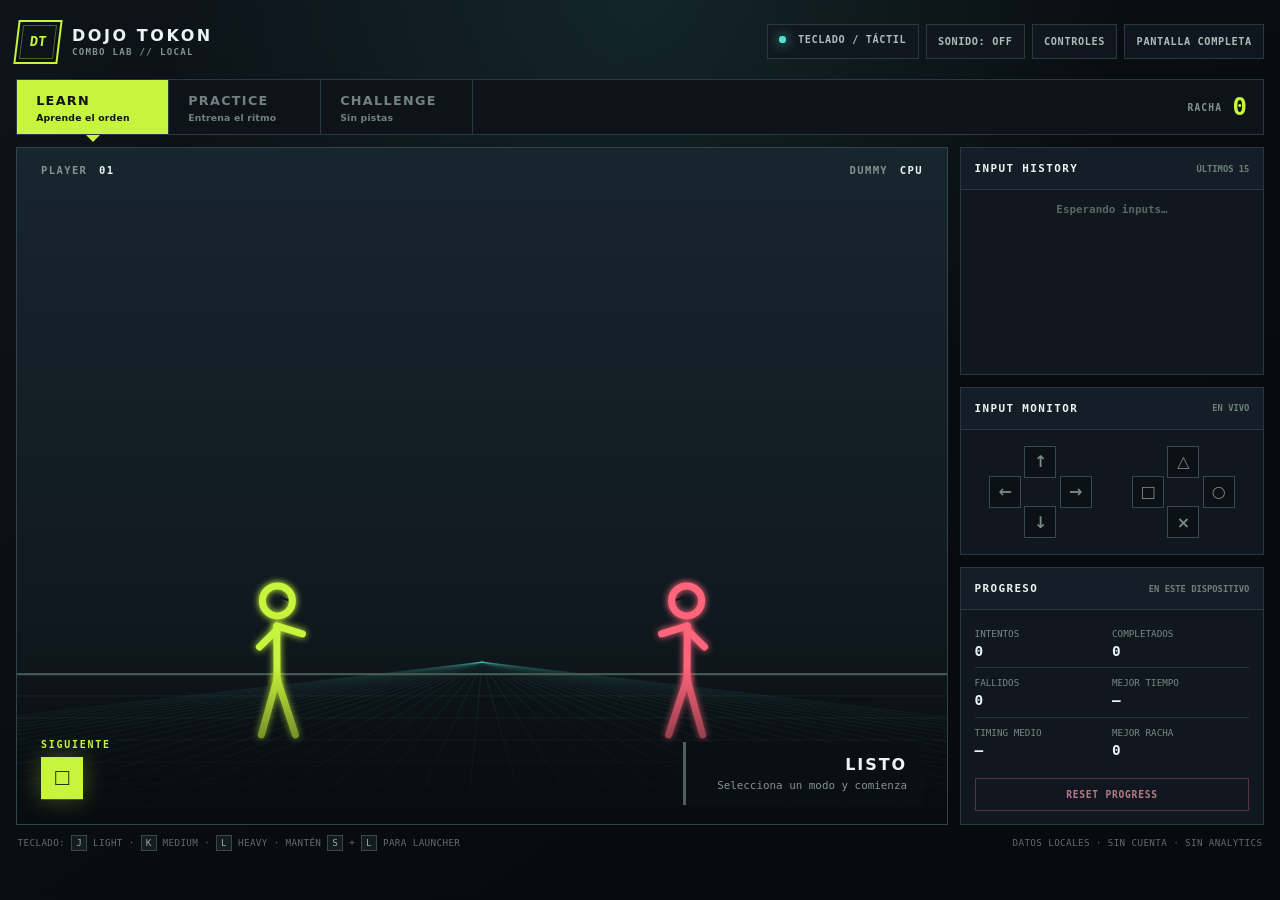
==== index.html @ 80a8f764 "Publish Dojo Tokon MVP" ====
<!doctype html>
<html lang="es">
<head>
  <meta charset="UTF-8">
  <meta name="viewport" content="width=device-width, initial-scale=1, viewport-fit=cover, user-scalable=no">
  <meta name="theme-color" content="#10151c">
  <meta name="description" content="Entrenador local de combos para juegos de lucha.">
  <meta name="apple-mobile-web-app-capable" content="yes">
  <meta name="apple-mobile-web-app-status-bar-style" content="black-translucent">
  <meta name="apple-mobile-web-app-title" content="Dojo Tokon">
  <title>Dojo Tokon</title>
  <link rel="manifest" href="manifest.webmanifest">
  <link rel="icon" href="assets/icons/icon.svg" type="image/svg+xml">
  <link rel="apple-touch-icon" href="assets/icons/icon-192.png">
  <link rel="stylesheet" href="css/styles.css">
</head>
<body>
  <div class="orientation-hint" role="status">Gira el dispositivo para entrenar más cómodamente.</div>

  <main class="app-shell">
    <header class="topbar">
      <a class="brand" href="#" aria-label="Dojo Tokon, inicio">
        <span class="brand-mark" aria-hidden="true">DT</span>
        <span><strong>DOJO TOKON</strong><small>COMBO LAB // LOCAL</small></span>
      </a>
      <div class="top-actions">
        <span id="input-source" class="status-chip"><i></i> TECLADO / TÁCTIL</span>
        <button id="sound-toggle" class="utility-button" type="button" aria-pressed="false">SONIDO: OFF</button>
        <button id="touch-toggle" class="utility-button desktop-only" type="button" aria-pressed="false">CONTROLES</button>
        <button id="fullscreen-button" class="utility-button" type="button">PANTALLA COMPLETA</button>
      </div>
    </header>

    <section class="mode-strip" aria-label="Modo de entrenamiento">
      <div class="mode-tabs" role="tablist">
        <button class="mode-tab active" data-mode="learn" role="tab" aria-selected="true">LEARN<small>Aprende el orden</small></button>
        <button class="mode-tab" data-mode="practice" role="tab" aria-selected="false">PRACTICE<small>Entrena el ritmo</small></button>
        <button class="mode-tab" data-mode="challenge" role="tab" aria-selected="false">CHALLENGE<small>Sin pistas</small></button>
      </div>
      <div class="streak-badge"><span>RACHA</span><strong id="streak-value">0</strong></div>
    </section>

    <div class="training-grid">
      <section class="arena-panel">
        <div class="arena-labels" aria-hidden="true">
          <span>PLAYER <b>01</b></span>
          <span>DUMMY <b>CPU</b></span>
        </div>
        <canvas id="fight-canvas" aria-label="Área de combate: jugador y dummy" role="img"></canvas>
        <div class="arena-hud">
          <div class="combo-goal">
            <span id="goal-label">SIGUIENTE</span>
            <div id="combo-sequence" class="sequence" aria-live="polite"></div>
          </div>
          <div id="feedback" class="feedback" aria-live="assertive">
            <strong>LISTO</strong><small>Selecciona un modo y comienza</small>
          </div>
        </div>
      </section>

      <aside class="side-panel">
        <section class="panel-card history-card">
          <button id="history-toggle" class="panel-heading collapsible" type="button" aria-expanded="true">
            <span>INPUT HISTORY</span><small>ÚLTIMOS 15</small>
          </button>
          <ol id="input-history" class="input-history">
            <li class="empty-history">Esperando inputs…</li>
          </ol>
        </section>

        <section class="panel-card visualizer-card" aria-label="Visualizador de controles">
          <div class="panel-heading"><span>INPUT MONITOR</span><small>EN VIVO</small></div>
          <div class="mini-controller">
            <div class="mini-dpad" aria-label="D-pad">
              <span data-visual="UP" class="up">↑</span>
              <span data-visual="LEFT" class="left">←</span>
              <span data-visual="DOWN" class="down">↓</span>
              <span data-visual="RIGHT" class="right">→</span>
            </div>
            <div class="mini-face" aria-label="Botones de ataque">
              <span data-visual="M" class="triangle">△</span>
              <span data-visual="L" class="square">□</span>
              <span data-visual="H" class="circle">○</span>
              <span data-visual="ASSIST" class="cross">×</span>
            </div>
          </div>
        </section>

        <section class="panel-card session-card">
          <div class="panel-heading"><span>PROGRESO</span><small>EN ESTE DISPOSITIVO</small></div>
          <dl class="stats-grid">
            <div><dt>Intentos</dt><dd id="stat-attempts">0</dd></div>
            <div><dt>Completados</dt><dd id="stat-success">0</dd></div>
            <div><dt>Fallidos</dt><dd id="stat-failed">0</dd></div>
            <div><dt>Mejor tiempo</dt><dd id="stat-best-time">—</dd></div>
            <div><dt>Timing medio</dt><dd id="stat-average">—</dd></div>
            <div><dt>Mejor racha</dt><dd id="stat-best-streak">0</dd></div>
          </dl>
          <button id="reset-progress" class="reset-button" type="button">RESET PROGRESS</button>
        </section>
      </aside>
    </div>

    <section id="touch-controls" class="touch-controls" aria-label="Controles táctiles">
      <div class="touch-zone dpad-zone">
        <span class="zone-label">MOVEMENT</span>
        <button class="control-button dpad-button up" data-input="UP" aria-label="Arriba">↑</button>
        <button class="control-button dpad-button left" data-input="LEFT" aria-label="Izquierda">←</button>
        <button class="control-button dpad-button down" data-input="DOWN" aria-label="Abajo">↓</button>
        <button class="control-button dpad-button right" data-input="RIGHT" aria-label="Derecha">→</button>
        <span class="dpad-center" aria-hidden="true"></span>
      </div>
      <div class="touch-divider" aria-hidden="true"></div>
      <div class="touch-zone face-zone">
        <span class="zone-label">ATTACK</span>
        <button class="control-button face-button triangle" data-input="M" aria-label="Medium, triángulo">△</button>
        <button class="control-button face-button square" data-input="L" aria-label="Light, cuadrado">□</button>
        <button class="control-button face-button circle" data-input="H" aria-label="Heavy, círculo">○</button>
        <button class="control-button face-button cross" data-input="ASSIST" aria-label="Assist, equis">×</button>
      </div>
    </section>

    <footer class="footer-note">
      <span>TECLADO: <kbd>J</kbd> LIGHT · <kbd>K</kbd> MEDIUM · <kbd>L</kbd> HEAVY · MANTÉN <kbd>S</kbd> + <kbd>L</kbd> PARA LAUNCHER</span>
      <span>DATOS LOCALES · SIN CUENTA · SIN ANALYTICS</span>
    </footer>
  </main>

  <script type="module" src="js/app.js"></script>
</body>
</html>
---- css/styles.css ----
:root {
  --ink: #eaf4f2;
  --muted: #82938f;
  --panel: #111820;
  --panel-2: #18222b;
  --line: #2a3940;
  --lime: #c7f43c;
  --cyan: #56e0ce;
  --red: #ff526c;
  --yellow: #ffc857;
  --violet: #aa8cff;
  --safe-top: env(safe-area-inset-top, 0px);
  --safe-right: env(safe-area-inset-right, 0px);
  --safe-bottom: env(safe-area-inset-bottom, 0px);
  --safe-left: env(safe-area-inset-left, 0px);
  color-scheme: dark;
  font-family: Inter, ui-sans-serif, system-ui, -apple-system, BlinkMacSystemFont, "Segoe UI", sans-serif;
}

* { box-sizing: border-box; }

html, body { margin: 0; min-height: 100%; background: #080c10; }

body {
  color: var(--ink);
  min-height: 100dvh;
  overscroll-behavior: none;
  background:
    radial-gradient(circle at 50% 0%, rgba(86, 224, 206, .1), transparent 30rem),
    linear-gradient(145deg, #0d141a, #070a0e 70%);
}

button, a { -webkit-tap-highlight-color: transparent; }
button { font: inherit; color: inherit; }

.orientation-hint {
  display: none;
  position: fixed;
  inset: max(.5rem, var(--safe-top)) .75rem auto;
  z-index: 100;
  padding: .65rem 1rem;
  text-align: center;
  background: rgba(199, 244, 60, .95);
  color: #10150e;
  font-size: .74rem;
  font-weight: 900;
  letter-spacing: .08em;
  border-radius: .25rem;
  box-shadow: 0 .4rem 1.5rem #0008;
}

.app-shell {
  width: min(1500px, 100%);
  min-height: 100dvh;
  margin: auto;
  padding: max(1rem, var(--safe-top)) max(1rem, var(--safe-right)) max(1rem, var(--safe-bottom)) max(1rem, var(--safe-left));
}

.topbar, .mode-strip, .panel-heading, .footer-note {
  display: flex;
  align-items: center;
  justify-content: space-between;
}

.topbar { min-height: 3.2rem; gap: 1rem; margin-bottom: .75rem; }
.brand { display: flex; align-items: center; gap: .75rem; color: inherit; text-decoration: none; }
.brand-mark {
  display: grid;
  place-items: center;
  width: 2.75rem;
  aspect-ratio: 1;
  border: 2px solid var(--lime);
  color: var(--lime);
  font: 900 .86rem/1 monospace;
  transform: skew(-7deg);
  box-shadow: inset 0 0 0 3px #0c1117, inset 0 0 0 4px #526320;
}
.brand strong { display: block; font-size: 1rem; letter-spacing: .16em; }
.brand small { display: block; margin-top: .14rem; color: var(--muted); font: 700 .57rem/1 monospace; letter-spacing: .14em; }
.top-actions { display: flex; align-items: center; gap: .45rem; flex-wrap: wrap; justify-content: flex-end; }
.status-chip, .utility-button {
  border: 1px solid var(--line);
  background: rgba(17, 24, 32, .9);
  color: #adbbb8;
  min-height: 2.2rem;
  padding: .55rem .7rem;
  font: 800 .64rem/1 monospace;
  letter-spacing: .06em;
}
.status-chip i { display: inline-block; width: .42rem; height: .42rem; border-radius: 50%; background: var(--cyan); box-shadow: 0 0 .7rem var(--cyan); margin-right: .35rem; }
.status-chip.gamepad { color: var(--lime); border-color: #607425; }
.utility-button { cursor: pointer; }
.utility-button:hover, .utility-button[aria-pressed="true"] { color: var(--lime); border-color: var(--lime); }

.mode-strip { gap: 1rem; margin-bottom: .75rem; border: 1px solid var(--line); background: #0d1319; }
.mode-tabs { display: flex; min-width: 0; }
.mode-tab {
  position: relative;
  min-width: 9.5rem;
  padding: .8rem 1.2rem .72rem;
  border: 0;
  border-right: 1px solid var(--line);
  background: transparent;
  color: #71827f;
  text-align: left;
  font-size: .8rem;
  font-weight: 900;
  letter-spacing: .1em;
  cursor: pointer;
}
.mode-tab small { display: block; font-size: .58rem; font-weight: 600; letter-spacing: .02em; margin-top: .24rem; }
.mode-tab.active { color: #10150e; background: var(--lime); }
.mode-tab.active::after { content: ""; position: absolute; left: 50%; bottom: -.45rem; translate: -50%; border: .45rem solid transparent; border-top-color: var(--lime); border-bottom: 0; }
.streak-badge { display: flex; align-items: center; gap: .65rem; padding-right: 1rem; }
.streak-badge span { color: var(--muted); font: 800 .6rem monospace; letter-spacing: .12em; }
.streak-badge strong { color: var(--lime); font: 900 1.5rem/1 monospace; }

.training-grid { display: grid; grid-template-columns: minmax(0, 1fr) 19rem; gap: .75rem; }
.arena-panel { position: relative; min-width: 0; min-height: 34rem; overflow: hidden; border: 1px solid #33434a; background: #111920; }
.arena-panel::before {
  content: "";
  position: absolute;
  inset: 0;
  pointer-events: none;
  background: repeating-linear-gradient(90deg, transparent 0, transparent calc(10% - 1px), rgba(199, 244, 60, .035) 10%);
}
#fight-canvas { display: block; width: 100%; height: 100%; position: absolute; inset: 0; }
.arena-labels { position: absolute; z-index: 2; inset: 1rem 1.5rem auto; display: flex; justify-content: space-between; color: var(--muted); font: 800 .66rem monospace; letter-spacing: .13em; }
.arena-labels b { color: var(--ink); margin-left: .25rem; }
.arena-hud { position: absolute; z-index: 3; inset: auto 0 0; display: grid; grid-template-columns: 1fr auto; align-items: end; gap: 1rem; padding: 4.5rem 1.5rem 1.2rem; background: linear-gradient(transparent, rgba(8, 12, 16, .95)); pointer-events: none; }
.combo-goal > span { display: block; margin-bottom: .45rem; color: var(--lime); font: 900 .62rem monospace; letter-spacing: .18em; }
.sequence { display: flex; align-items: center; flex-wrap: wrap; gap: .5rem; min-height: 3rem; }
.sequence-step { display: inline-flex; align-items: center; gap: .3rem; color: #778783; transition: .18s ease; }
.sequence-step .glyph { display: grid; place-items: center; min-width: 2.65rem; height: 2.65rem; border: 1px solid #48565a; background: #11181fdd; font: 800 1.45rem/1 sans-serif; }
.sequence-step .arrow { color: #53615f; font: 800 1rem monospace; margin-left: .1rem; }
.sequence-step.complete { color: var(--cyan); }
.sequence-step.complete .glyph { border-color: var(--cyan); background: rgba(86, 224, 206, .12); }
.sequence-step.current { color: #11180b; }
.sequence-step.current .glyph { color: #11180b; border-color: var(--lime); background: var(--lime); box-shadow: 0 0 1.5rem rgba(199,244,60,.3); transform: translateY(-.18rem); }
.sequence-step.hidden-step { display: none; }
.challenge-title { color: var(--ink); font-size: clamp(1.2rem, 4vw, 2rem); font-weight: 900; letter-spacing: .06em; }
.feedback { min-width: 15rem; padding: .8rem 1rem; border-left: 3px solid #51605d; background: #0b1015dd; text-align: right; }
.feedback strong { display: block; font-size: 1rem; letter-spacing: .12em; }
.feedback small { display: block; color: var(--muted); margin-top: .28rem; font: .68rem/1.25 monospace; }
.feedback.perfect { border-color: var(--lime); color: var(--lime); }
.feedback.good { border-color: var(--cyan); color: var(--cyan); }
.feedback.early, .feedback.late { border-color: var(--yellow); color: var(--yellow); }
.feedback.drop, .feedback.miss { border-color: var(--red); color: var(--red); animation: shake .28s linear; }
.feedback.complete { border-color: var(--lime); color: var(--lime); animation: flash .55s ease; }
@keyframes shake { 25% { translate: -.35rem 0; } 75% { translate: .35rem 0; } }
@keyframes flash { 50% { background: rgba(199,244,60,.25); } }

.side-panel { display: flex; flex-direction: column; gap: .75rem; }
.panel-card { border: 1px solid var(--line); background: rgba(17, 24, 32, .92); }
.panel-heading { width: 100%; min-height: 2.6rem; padding: .7rem .85rem; border: 0; border-bottom: 1px solid var(--line); background: #151e26; text-align: left; }
.panel-heading span { font: 900 .68rem monospace; letter-spacing: .13em; }
.panel-heading small { color: #6e807c; font: 700 .55rem monospace; }
.collapsible { cursor: pointer; }
.input-history { list-style: none; margin: 0; padding: .5rem .85rem; min-height: 11.5rem; max-height: 11.5rem; overflow: hidden; }
.input-history li { display: grid; grid-template-columns: 2.3rem 1fr auto; align-items: center; min-height: 1.42rem; font: 700 .68rem monospace; color: #b5c2bf; border-bottom: 1px solid #1e2b31; }
.input-history li:last-child { border: 0; }
.input-history .history-glyph { color: var(--cyan); font-size: .95rem; }
.input-history .history-name { color: #7c8d89; font-size: .59rem; }
.input-history time { color: #60716e; }
.input-history .empty-history { display: flex; justify-content: center; color: #596865; }
.mini-controller { display: grid; grid-template-columns: 1fr 1fr; gap: 1rem; padding: 1rem; }
.mini-dpad, .mini-face { position: relative; width: 6.4rem; height: 5.8rem; margin: auto; }
.mini-controller span { display: grid; place-items: center; position: absolute; width: 2rem; height: 2rem; border: 1px solid #3a494d; color: #778885; background: #0b1116; font-size: 1rem; font-weight: 900; transition: .08s; }
.mini-controller span.active { color: #10150e; border-color: var(--lime); background: var(--lime); box-shadow: 0 0 .8rem rgba(199,244,60,.45); transform: scale(.9); }
.mini-dpad .up, .mini-face .triangle { top: 0; left: 2.2rem; }
.mini-dpad .left, .mini-face .square { left: 0; top: 1.9rem; }
.mini-dpad .down, .mini-face .cross { left: 2.2rem; bottom: 0; }
.mini-dpad .right, .mini-face .circle { right: 0; top: 1.9rem; }
.stats-grid { display: grid; grid-template-columns: 1fr 1fr; margin: 0; padding: .55rem .85rem; gap: 0; }
.stats-grid div { padding: .55rem 0; border-bottom: 1px solid #26333a; }
.stats-grid div:nth-last-child(-n+2) { border-bottom: 0; }
.stats-grid dt { color: #778884; font: .58rem monospace; text-transform: uppercase; }
.stats-grid dd { margin: .25rem 0 0; color: var(--ink); font: 900 .9rem monospace; }
.reset-button { width: calc(100% - 1.7rem); margin: .2rem .85rem .85rem; padding: .6rem; border: 1px solid #57313c; background: transparent; color: #b77a88; font: 800 .6rem monospace; letter-spacing: .08em; cursor: pointer; }
.reset-button:hover { color: var(--red); border-color: var(--red); }

.touch-controls { display: none; grid-template-columns: 1fr 1px 1fr; height: 14.5rem; margin-top: .75rem; border: 1px solid var(--line); background: linear-gradient(90deg, #121a21, #0e151b); touch-action: none; user-select: none; -webkit-user-select: none; }
.touch-controls.force-visible { display: grid; }
.touch-divider { background: var(--line); margin: 1rem 0; }
.touch-zone { position: relative; min-width: 0; }
.zone-label { position: absolute; top: .7rem; left: .8rem; color: #556663; font: 700 .56rem monospace; letter-spacing: .14em; }
.control-button { position: absolute; display: grid; place-items: center; width: 4.25rem; height: 4.25rem; padding: 0; border: 2px solid #435056; background: #182129; color: #aebbb8; box-shadow: inset 0 -.35rem 0 #0b1116, 0 .25rem .7rem #0008; font: 900 1.75rem/1 sans-serif; touch-action: none; user-select: none; -webkit-user-select: none; }
.control-button.pressed { transform: translateY(.22rem) scale(.96); color: #0e1510; border-color: var(--lime); background: var(--lime); box-shadow: inset 0 -.1rem 0 #778f23, 0 0 1rem rgba(199,244,60,.35); }
.dpad-button { z-index: 1; border-radius: .35rem; }
.dpad-button.up { left: calc(50% - 2.125rem); top: 1.1rem; }
.dpad-button.left { left: calc(50% - 6.4rem); top: 5.35rem; }
.dpad-button.down { left: calc(50% - 2.125rem); top: 5.35rem; }
.dpad-button.right { left: calc(50% + 2.15rem); top: 5.35rem; }
.dpad-center { position: absolute; left: calc(50% - 2.125rem); top: 5.35rem; width: 4.25rem; height: 4.25rem; background: #182129; pointer-events: none; }
.face-button { border-radius: 50%; }
.face-button.triangle { left: calc(50% - 2.125rem); top: 1.1rem; color: #65d3ae; }
.face-button.square { left: calc(50% - 6.4rem); top: 5.35rem; color: #e480b0; }
.face-button.cross { left: calc(50% - 2.125rem); top: 9.6rem; color: #8eb9ef; }
.face-button.circle { left: calc(50% + 2.15rem); top: 5.35rem; color: #f27979; }
.face-button.pressed { color: #0e1510; }

.footer-note { gap: 1rem; padding: .75rem .1rem 0; color: #5e6e6b; font: .58rem monospace; letter-spacing: .04em; }
kbd { padding: .08rem .25rem; border: 1px solid #3b484b; background: #141c22; color: #9caaa7; }

@media (pointer: coarse), (max-width: 900px) {
  .touch-controls { display: grid; }
  .desktop-only { display: none; }
}

@media (max-width: 1100px) {
  .training-grid { grid-template-columns: minmax(0, 1fr) 16rem; }
  .arena-panel { min-height: 30rem; }
  .feedback { min-width: 12rem; }
  .mode-tab { min-width: 8rem; }
}

@media (max-width: 760px) and (orientation: portrait) {
  .orientation-hint { display: block; }
  .app-shell { padding-top: max(4rem, calc(var(--safe-top) + 3rem)); }
  .topbar { align-items: flex-start; }
  .brand small, .status-chip, #fullscreen-button { display: none; }
  .mode-strip { overflow-x: auto; }
  .mode-tab { min-width: 7.25rem; padding-inline: .8rem; }
  .streak-badge { display: none; }
  .training-grid { display: block; }
  .arena-panel { min-height: 25rem; }
  .side-panel { margin-top: .75rem; }
  .visualizer-card, .session-card { display: none; }
  .history-card.collapsed .input-history { display: none; }
  .arena-hud { grid-template-columns: 1fr; gap: .5rem; padding-inline: 1rem; }
  .feedback { min-width: 0; text-align: left; }
  .touch-controls { height: 16.5rem; }
  .control-button { width: 3.75rem; height: 3.75rem; }
  .dpad-button.up, .face-button.triangle { left: calc(50% - 1.875rem); }
  .dpad-button.left, .face-button.square { left: calc(50% - 5.65rem); }
  .dpad-button.down, .face-button.cross { left: calc(50% - 1.875rem); }
  .dpad-button.right, .face-button.circle { left: calc(50% + 1.9rem); }
  .dpad-center { left: calc(50% - 1.875rem); width: 3.75rem; height: 3.75rem; }
  .footer-note { display: none; }
}

@media (max-height: 600px) and (orientation: landscape), (max-width: 950px) and (orientation: landscape) {
  body { overflow: hidden; }
  .app-shell { display: grid; grid-template-rows: 2.4rem 2.9rem minmax(0, 1fr) 35vh; height: 100dvh; padding: max(.35rem, var(--safe-top)) max(.5rem, var(--safe-right)) max(.35rem, var(--safe-bottom)) max(.5rem, var(--safe-left)); overflow: hidden; }
  .topbar { min-height: 0; margin: 0; }
  .brand-mark { width: 2rem; }
  .brand strong { font-size: .74rem; }
  .brand small, .utility-button, .footer-note { display: none; }
  .status-chip { min-height: 1.6rem; padding: .35rem .5rem; font-size: .5rem; }
  .mode-strip { min-height: 0; margin: .18rem 0 .35rem; }
  .mode-tab { min-width: 6.7rem; padding: .38rem .65rem; font-size: .62rem; }
  .mode-tab small { display: none; }
  .streak-badge { padding-right: .6rem; }
  .streak-badge strong { font-size: 1.05rem; }
  .training-grid { grid-template-columns: 1fr; min-height: 0; }
  .arena-panel { min-height: 0; height: 100%; }
  .arena-labels { inset: .45rem .75rem auto; font-size: .52rem; }
  .arena-hud { grid-template-columns: 1fr auto; padding: 2.8rem .75rem .45rem; }
  .combo-goal > span { margin-bottom: .2rem; font-size: .5rem; }
  .sequence { min-height: 2.1rem; gap: .25rem; }
  .sequence-step .glyph { min-width: 1.9rem; height: 1.9rem; font-size: 1rem; }
  .feedback { min-width: 10.5rem; padding: .45rem .6rem; }
  .feedback strong { font-size: .74rem; }
  .feedback small { font-size: .52rem; }
  .side-panel { display: none; }
  .touch-controls { display: grid; height: auto; min-height: 0; margin-top: .35rem; }
  .zone-label { top: .35rem; font-size: .48rem; }
  .control-button { width: clamp(3rem, 10vh, 3.75rem); height: clamp(3rem, 10vh, 3.75rem); font-size: 1.35rem; }
  .dpad-button.up, .face-button.triangle { top: .2rem; left: calc(50% - clamp(1.5rem, 5vh, 1.875rem)); }
  .dpad-button.left, .face-button.square { top: calc(50% - clamp(1.5rem, 5vh, 1.875rem)); left: calc(50% - clamp(4.5rem, 15vh, 5.625rem)); }
  .dpad-button.down, .face-button.cross { top: auto; bottom: .2rem; left: calc(50% - clamp(1.5rem, 5vh, 1.875rem)); }
  .dpad-button.right, .face-button.circle { top: calc(50% - clamp(1.5rem, 5vh, 1.875rem)); left: calc(50% + clamp(1.5rem, 5vh, 1.875rem)); }
  .dpad-center { top: calc(50% - clamp(1.5rem, 5vh, 1.875rem)); left: calc(50% - clamp(1.5rem, 5vh, 1.875rem)); width: clamp(3rem, 10vh, 3.75rem); height: clamp(3rem, 10vh, 3.75rem); }
}

@media (prefers-reduced-motion: reduce) {
  *, *::before, *::after { animation-duration: .01ms !important; animation-iteration-count: 1 !important; transition-duration: .01ms !important; }
}
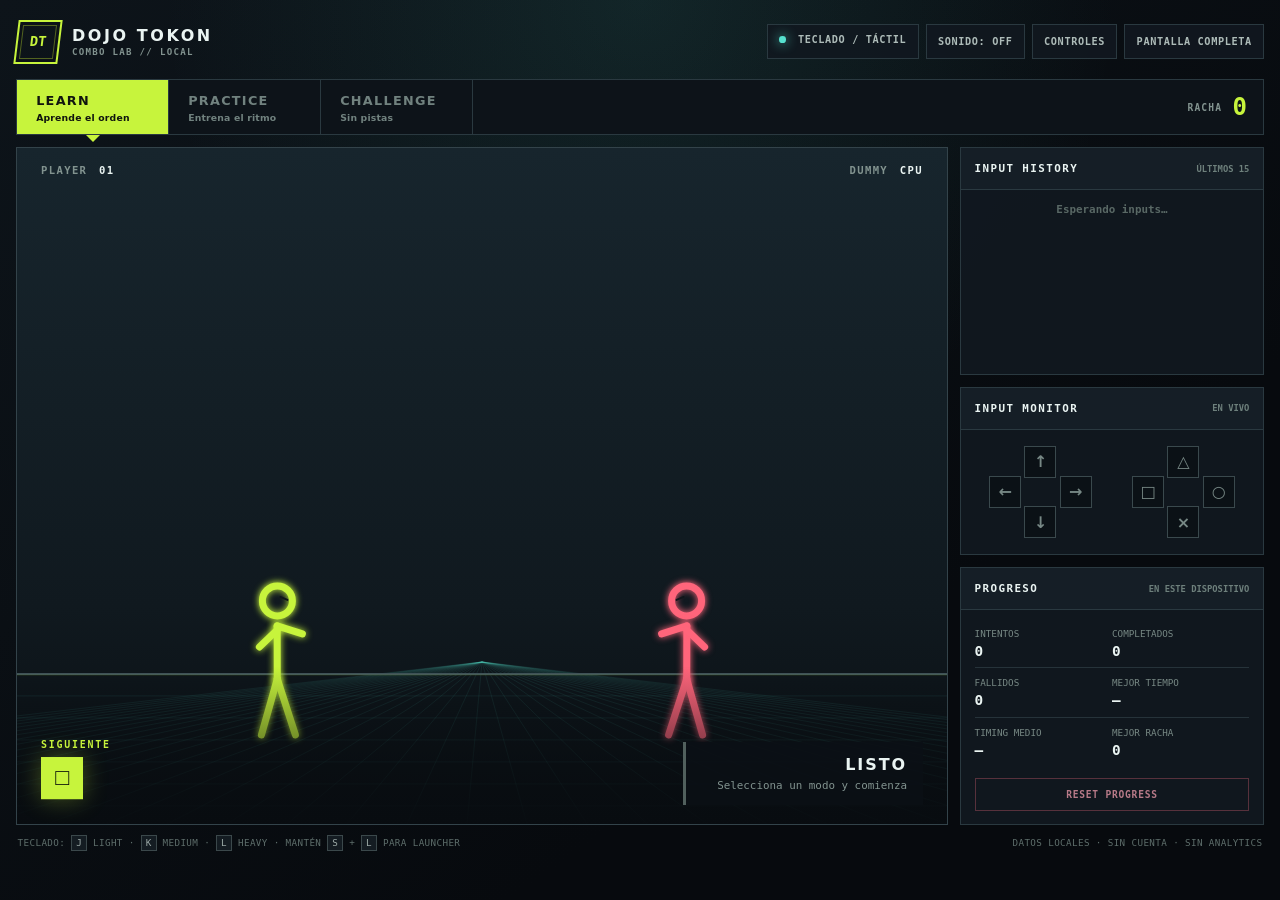
==== commit b9d41f4b: "Optimize mobile landscape layout" ====
--- a/index.html
+++ b/index.html
@@ -29,9 +29,15 @@
         <button id="touch-toggle" class="utility-button desktop-only" type="button" aria-pressed="false">CONTROLES</button>
         <button id="fullscreen-button" class="utility-button" type="button">PANTALLA COMPLETA</button>
       </div>
+      <nav class="compact-toolbar" aria-label="Paneles de entrenamiento">
+        <button type="button" data-overlay-open="mode-overlay">MODE <b id="compact-mode">LEARN</b></button>
+        <button type="button" data-overlay-open="inputs-overlay">INPUTS</button>
+        <button type="button" data-overlay-open="stats-overlay">STATS</button>
+      </nav>
     </header>
 
-    <section class="mode-strip" aria-label="Modo de entrenamiento">
+    <section id="mode-overlay" class="mode-strip compact-overlay" aria-label="Modo de entrenamiento">
+      <div class="overlay-heading"><strong>MODE</strong><button type="button" class="overlay-close" aria-label="Cerrar selector de modo">×</button></div>
       <div class="mode-tabs" role="tablist">
         <button class="mode-tab active" data-mode="learn" role="tab" aria-selected="true">LEARN<small>Aprende el orden</small></button>
         <button class="mode-tab" data-mode="practice" role="tab" aria-selected="false">PRACTICE<small>Entrena el ritmo</small></button>
@@ -55,14 +61,17 @@
           <div id="feedback" class="feedback" aria-live="assertive">
             <strong>LISTO</strong><small>Selecciona un modo y comienza</small>
           </div>
+          <span id="compact-hits" class="compact-hits">0 HITS</span>
         </div>
+        <div id="compact-history" class="compact-history" aria-label="Últimos inputs">—</div>
       </section>
 
       <aside class="side-panel">
-        <section class="panel-card history-card">
+        <section id="inputs-overlay" class="panel-card history-card compact-overlay">
           <button id="history-toggle" class="panel-heading collapsible" type="button" aria-expanded="true">
             <span>INPUT HISTORY</span><small>ÚLTIMOS 15</small>
           </button>
+          <button type="button" class="overlay-close" aria-label="Cerrar historial">×</button>
           <ol id="input-history" class="input-history">
             <li class="empty-history">Esperando inputs…</li>
           </ol>
@@ -86,8 +95,9 @@
           </div>
         </section>
 
-        <section class="panel-card session-card">
+        <section id="stats-overlay" class="panel-card session-card compact-overlay">
           <div class="panel-heading"><span>PROGRESO</span><small>EN ESTE DISPOSITIVO</small></div>
+          <button type="button" class="overlay-close" aria-label="Cerrar estadísticas">×</button>
           <dl class="stats-grid">
             <div><dt>Intentos</dt><dd id="stat-attempts">0</dd></div>
             <div><dt>Completados</dt><dd id="stat-success">0</dd></div>
--- a/css/styles.css
+++ b/css/styles.css
@@ -32,6 +32,12 @@
 
 button, a { -webkit-tap-highlight-color: transparent; }
 button { font: inherit; color: inherit; }
+
+.compact-toolbar,
+.compact-history,
+.compact-hits,
+.overlay-heading,
+.compact-overlay > .overlay-close { display: none; }
 
 .orientation-hint {
   display: none;
@@ -239,38 +245,264 @@
   .footer-note { display: none; }
 }
 
-@media (max-height: 600px) and (orientation: landscape), (max-width: 950px) and (orientation: landscape) {
-  body { overflow: hidden; }
-  .app-shell { display: grid; grid-template-rows: 2.4rem 2.9rem minmax(0, 1fr) 35vh; height: 100dvh; padding: max(.35rem, var(--safe-top)) max(.5rem, var(--safe-right)) max(.35rem, var(--safe-bottom)) max(.5rem, var(--safe-left)); overflow: hidden; }
-  .topbar { min-height: 0; margin: 0; }
-  .brand-mark { width: 2rem; }
-  .brand strong { font-size: .74rem; }
-  .brand small, .utility-button, .footer-note { display: none; }
-  .status-chip { min-height: 1.6rem; padding: .35rem .5rem; font-size: .5rem; }
-  .mode-strip { min-height: 0; margin: .18rem 0 .35rem; }
-  .mode-tab { min-width: 6.7rem; padding: .38rem .65rem; font-size: .62rem; }
-  .mode-tab small { display: none; }
-  .streak-badge { padding-right: .6rem; }
-  .streak-badge strong { font-size: 1.05rem; }
-  .training-grid { grid-template-columns: 1fr; min-height: 0; }
-  .arena-panel { min-height: 0; height: 100%; }
-  .arena-labels { inset: .45rem .75rem auto; font-size: .52rem; }
-  .arena-hud { grid-template-columns: 1fr auto; padding: 2.8rem .75rem .45rem; }
-  .combo-goal > span { margin-bottom: .2rem; font-size: .5rem; }
-  .sequence { min-height: 2.1rem; gap: .25rem; }
-  .sequence-step .glyph { min-width: 1.9rem; height: 1.9rem; font-size: 1rem; }
-  .feedback { min-width: 10.5rem; padding: .45rem .6rem; }
-  .feedback strong { font-size: .74rem; }
-  .feedback small { font-size: .52rem; }
-  .side-panel { display: none; }
-  .touch-controls { display: grid; height: auto; min-height: 0; margin-top: .35rem; }
-  .zone-label { top: .35rem; font-size: .48rem; }
-  .control-button { width: clamp(3rem, 10vh, 3.75rem); height: clamp(3rem, 10vh, 3.75rem); font-size: 1.35rem; }
-  .dpad-button.up, .face-button.triangle { top: .2rem; left: calc(50% - clamp(1.5rem, 5vh, 1.875rem)); }
-  .dpad-button.left, .face-button.square { top: calc(50% - clamp(1.5rem, 5vh, 1.875rem)); left: calc(50% - clamp(4.5rem, 15vh, 5.625rem)); }
-  .dpad-button.down, .face-button.cross { top: auto; bottom: .2rem; left: calc(50% - clamp(1.5rem, 5vh, 1.875rem)); }
-  .dpad-button.right, .face-button.circle { top: calc(50% - clamp(1.5rem, 5vh, 1.875rem)); left: calc(50% + clamp(1.5rem, 5vh, 1.875rem)); }
-  .dpad-center { top: calc(50% - clamp(1.5rem, 5vh, 1.875rem)); left: calc(50% - clamp(1.5rem, 5vh, 1.875rem)); width: clamp(3rem, 10vh, 3.75rem); height: clamp(3rem, 10vh, 3.75rem); }
+@media (orientation: landscape) and (max-height: 500px) and (max-width: 1000px) {
+  :root {
+    --compact-header: clamp(30px, 8dvh, 34px);
+    --compact-controls: clamp(126px, 35dvh, 160px);
+    --compact-gap: clamp(2px, .8dvh, 4px);
+    --pad-button: clamp(44px, 12.5dvh, 56px);
+    --pad-step: calc(var(--pad-button) + clamp(3px, 1dvh, 6px));
+  }
+
+  html,
+  body {
+    width: 100%;
+    height: 100dvh;
+    min-height: 100dvh;
+    max-height: 100dvh;
+    overflow: hidden;
+    overscroll-behavior: none;
+  }
+
+  body { position: fixed; inset: 0; touch-action: none; }
+
+  .app-shell {
+    position: relative;
+    display: grid;
+    grid-template-rows: minmax(0, 1fr) var(--compact-controls);
+    gap: var(--compact-gap);
+    width: 100%;
+    height: 100dvh;
+    min-height: 100dvh;
+    max-height: 100dvh;
+    padding:
+      max(2px, var(--safe-top))
+      max(5px, var(--safe-right))
+      max(2px, var(--safe-bottom))
+      max(5px, var(--safe-left));
+    overflow: hidden;
+  }
+
+  .topbar {
+    position: absolute;
+    z-index: 12;
+    top: max(2px, var(--safe-top));
+    right: max(5px, var(--safe-right));
+    left: max(5px, var(--safe-left));
+    min-height: 0;
+    height: var(--compact-header);
+    margin: 0;
+    padding: 0 clamp(3px, 1vw, 8px);
+    border: 1px solid var(--line);
+    background: rgba(10, 15, 20, .96);
+  }
+
+  .brand { gap: 0; white-space: nowrap; }
+  .brand-mark,
+  .brand small,
+  .top-actions,
+  .footer-note { display: none; }
+  .brand strong { font-size: clamp(.62rem, 2.1vw, .76rem); letter-spacing: .14em; }
+
+  .compact-toolbar {
+    display: flex;
+    align-items: center;
+    gap: clamp(2px, .7vw, 6px);
+    height: 100%;
+  }
+  .compact-toolbar button {
+    height: calc(100% - 5px);
+    min-width: 48px;
+    padding: 0 clamp(6px, 1.4vw, 12px);
+    border: 1px solid #334249;
+    background: #141d24;
+    color: #a9b7b4;
+    font: 800 clamp(.49rem, 1.5vw, .58rem)/1 monospace;
+    letter-spacing: .05em;
+    touch-action: manipulation;
+  }
+  .compact-toolbar button[aria-expanded="true"] { color: #11170d; border-color: var(--lime); background: var(--lime); }
+  .compact-toolbar b { color: var(--lime); font-size: .48rem; margin-left: .2rem; }
+  .compact-toolbar button[aria-expanded="true"] b { color: #11170d; }
+
+  .training-grid {
+    display: grid;
+    grid-template-columns: 1fr;
+    min-height: 0;
+    height: 100%;
+    gap: 0;
+  }
+  .arena-panel { min-height: 0; height: 100%; border-color: #3a4b51; }
+  .arena-labels {
+    inset: calc(var(--compact-header) + 34px) max(7px, 1.4vw) auto;
+    color: rgba(160, 177, 173, .72);
+    font-size: clamp(.45rem, 1.25vw, .52rem);
+  }
+
+  .arena-hud {
+    inset: calc(var(--compact-header) + var(--compact-gap)) 0 auto;
+    display: flex;
+    align-items: center;
+    gap: clamp(5px, 1.2vw, 10px);
+    min-height: 30px;
+    padding: 2px max(7px, 1.4vw);
+    background: linear-gradient(180deg, rgba(7, 12, 16, .96), rgba(7, 12, 16, .72));
+    border-bottom: 1px solid rgba(73, 91, 95, .6);
+    overflow: hidden;
+  }
+  .combo-goal { display: flex; align-items: center; min-width: 0; flex: 1; }
+  .combo-goal > span { display: none; }
+  .sequence {
+    flex-wrap: nowrap;
+    gap: clamp(2px, .7vw, 6px);
+    min-height: 24px;
+    white-space: nowrap;
+  }
+  .sequence-step { gap: clamp(1px, .4vw, 3px); }
+  .sequence-step .glyph {
+    min-width: clamp(24px, 6.5dvh, 29px);
+    height: clamp(24px, 6.5dvh, 29px);
+    font-size: clamp(.82rem, 3.5dvh, 1rem);
+    background: rgba(15, 23, 29, .9);
+  }
+  .sequence-step .arrow { font-size: clamp(.65rem, 2.7dvh, .8rem); margin: 0; }
+  .sequence-step.current .glyph { transform: none; box-shadow: 0 0 .65rem rgba(199,244,60,.25); }
+  .challenge-title { overflow: hidden; text-overflow: ellipsis; font-size: clamp(.72rem, 3dvh, .9rem); }
+  .compact-hits {
+    display: block;
+    order: 2;
+    flex: 0 0 auto;
+    color: var(--lime);
+    font: 900 clamp(.55rem, 2.35dvh, .66rem)/1 monospace;
+    letter-spacing: .06em;
+    white-space: nowrap;
+  }
+  .feedback {
+    order: 3;
+    flex: 0 1 auto;
+    min-width: 0;
+    max-width: 32%;
+    padding: 2px 0 2px clamp(5px, 1vw, 9px);
+    border-left-width: 2px;
+    background: transparent;
+    text-align: right;
+    white-space: nowrap;
+    overflow: hidden;
+  }
+  .feedback strong { overflow: hidden; text-overflow: ellipsis; font-size: clamp(.54rem, 2.2dvh, .65rem); }
+  .feedback small { display: none; }
+  .compact-history {
+    display: flex;
+    position: absolute;
+    z-index: 3;
+    right: max(7px, 1.4vw);
+    bottom: 4px;
+    align-items: center;
+    gap: 4px;
+    min-height: 22px;
+    padding: 2px 6px;
+    border: 1px solid rgba(73, 91, 95, .5);
+    background: rgba(7, 12, 16, .72);
+    color: var(--cyan);
+    font: 800 clamp(.68rem, 3dvh, .85rem)/1 sans-serif;
+    pointer-events: none;
+  }
+
+  .side-panel { display: contents; }
+  .visualizer-card { display: none; }
+  .compact-overlay {
+    display: none;
+    position: fixed;
+    z-index: 80;
+    top: calc(max(2px, var(--safe-top)) + var(--compact-header) + var(--compact-gap));
+    right: max(5px, var(--safe-right));
+    width: min(330px, calc(100vw - max(10px, var(--safe-left)) - max(10px, var(--safe-right))));
+    max-height: calc(100dvh - var(--compact-header) - max(8px, var(--safe-top)) - max(8px, var(--safe-bottom)));
+    margin: 0;
+    border: 1px solid #52636a;
+    background: rgba(12, 18, 24, .98);
+    box-shadow: 0 12px 35px #000c;
+    overflow: auto;
+    overscroll-behavior: contain;
+    touch-action: pan-y;
+  }
+  .compact-overlay.overlay-open { display: block; }
+  .overlay-heading {
+    display: flex;
+    align-items: center;
+    justify-content: space-between;
+    min-height: 34px;
+    padding-left: .75rem;
+    border-bottom: 1px solid var(--line);
+    color: var(--lime);
+    font: 900 .65rem monospace;
+    letter-spacing: .12em;
+  }
+  .overlay-close,
+  .compact-overlay > .overlay-close {
+    display: grid;
+    place-items: center;
+    width: 34px;
+    height: 34px;
+    margin: 0;
+    padding: 0;
+    border: 0;
+    background: transparent;
+    color: #b5c2bf;
+    font-size: 1.2rem;
+    line-height: 1;
+    touch-action: manipulation;
+  }
+  .compact-overlay > .overlay-close { position: absolute; z-index: 2; top: 0; right: 0; }
+  .mode-strip .overlay-close { position: static; }
+  .mode-tabs { display: grid; grid-template-columns: 1fr; }
+  .mode-tab {
+    width: 100%;
+    min-width: 0;
+    min-height: 38px;
+    padding: .55rem .75rem;
+    border: 0;
+    border-bottom: 1px solid var(--line);
+    font-size: .68rem;
+    touch-action: manipulation;
+  }
+  .mode-tab small { display: inline; margin-left: .5rem; font-size: .53rem; }
+  .mode-tab.active::after { display: none; }
+  .streak-badge { display: none; }
+  .panel-heading { padding-right: 40px; }
+  .input-history { min-height: 0; max-height: min(58dvh, 230px); overflow-y: auto; }
+
+  .touch-controls {
+    display: grid;
+    grid-template-columns: 1fr 1px 1fr;
+    height: 100%;
+    min-height: 0;
+    margin: 0;
+    border-color: #334249;
+    touch-action: none;
+  }
+  .touch-divider { margin: 5px 0; }
+  .zone-label { display: none; }
+  .control-button {
+    width: var(--pad-button);
+    height: var(--pad-button);
+    font-size: clamp(1.25rem, 5.4dvh, 1.55rem);
+    box-shadow: inset 0 -.22rem 0 #0b1116, 0 .15rem .5rem #0008;
+  }
+  .dpad-button.up,
+  .face-button.triangle { top: 2px; left: calc(50% - var(--pad-button) / 2); }
+  .dpad-button.left,
+  .face-button.square { top: calc(50% - var(--pad-button) / 2); left: calc(50% - var(--pad-button) / 2 - var(--pad-step)); }
+  .dpad-button.down,
+  .face-button.cross { top: auto; bottom: 2px; left: calc(50% - var(--pad-button) / 2); }
+  .dpad-button.right,
+  .face-button.circle { top: calc(50% - var(--pad-button) / 2); left: calc(50% - var(--pad-button) / 2 + var(--pad-step)); }
+  .dpad-center {
+    top: calc(50% - var(--pad-button) / 2);
+    left: calc(50% - var(--pad-button) / 2);
+    width: var(--pad-button);
+    height: var(--pad-button);
+  }
 }
 
 @media (prefers-reduced-motion: reduce) {
